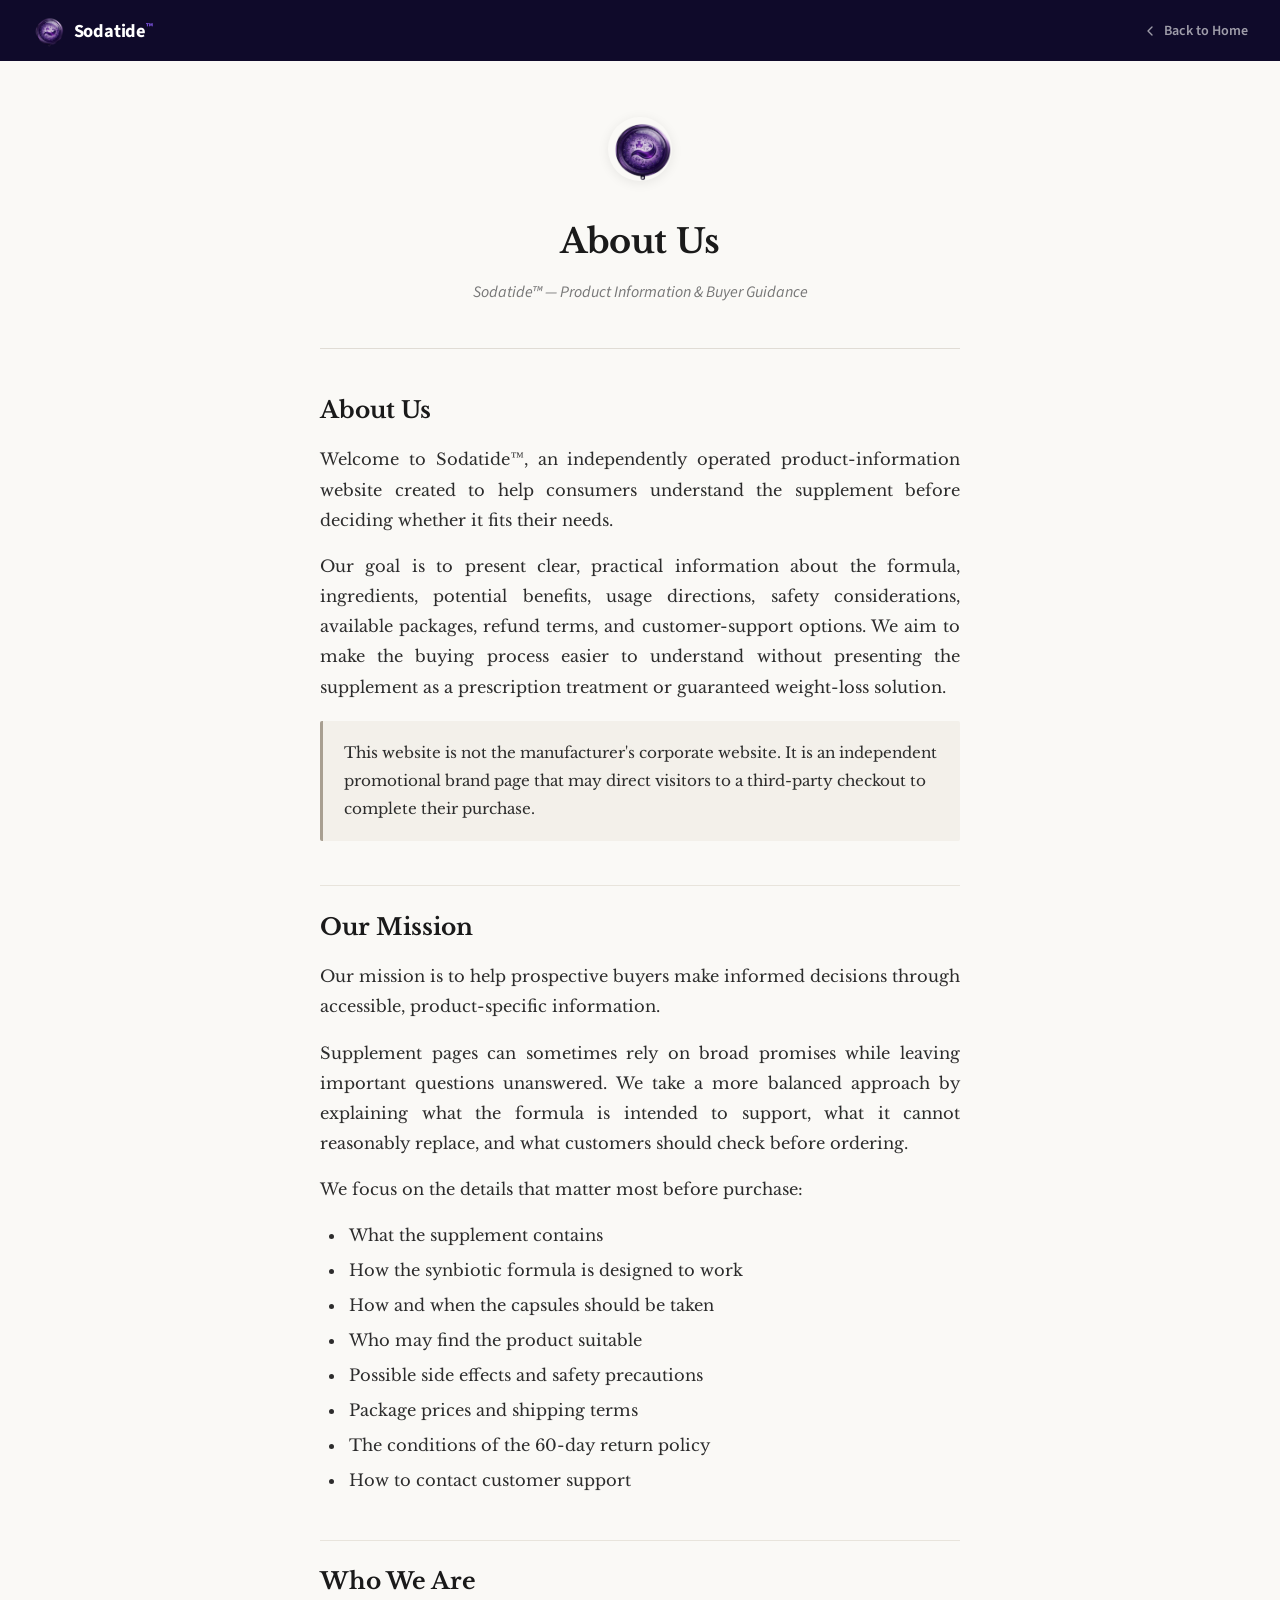
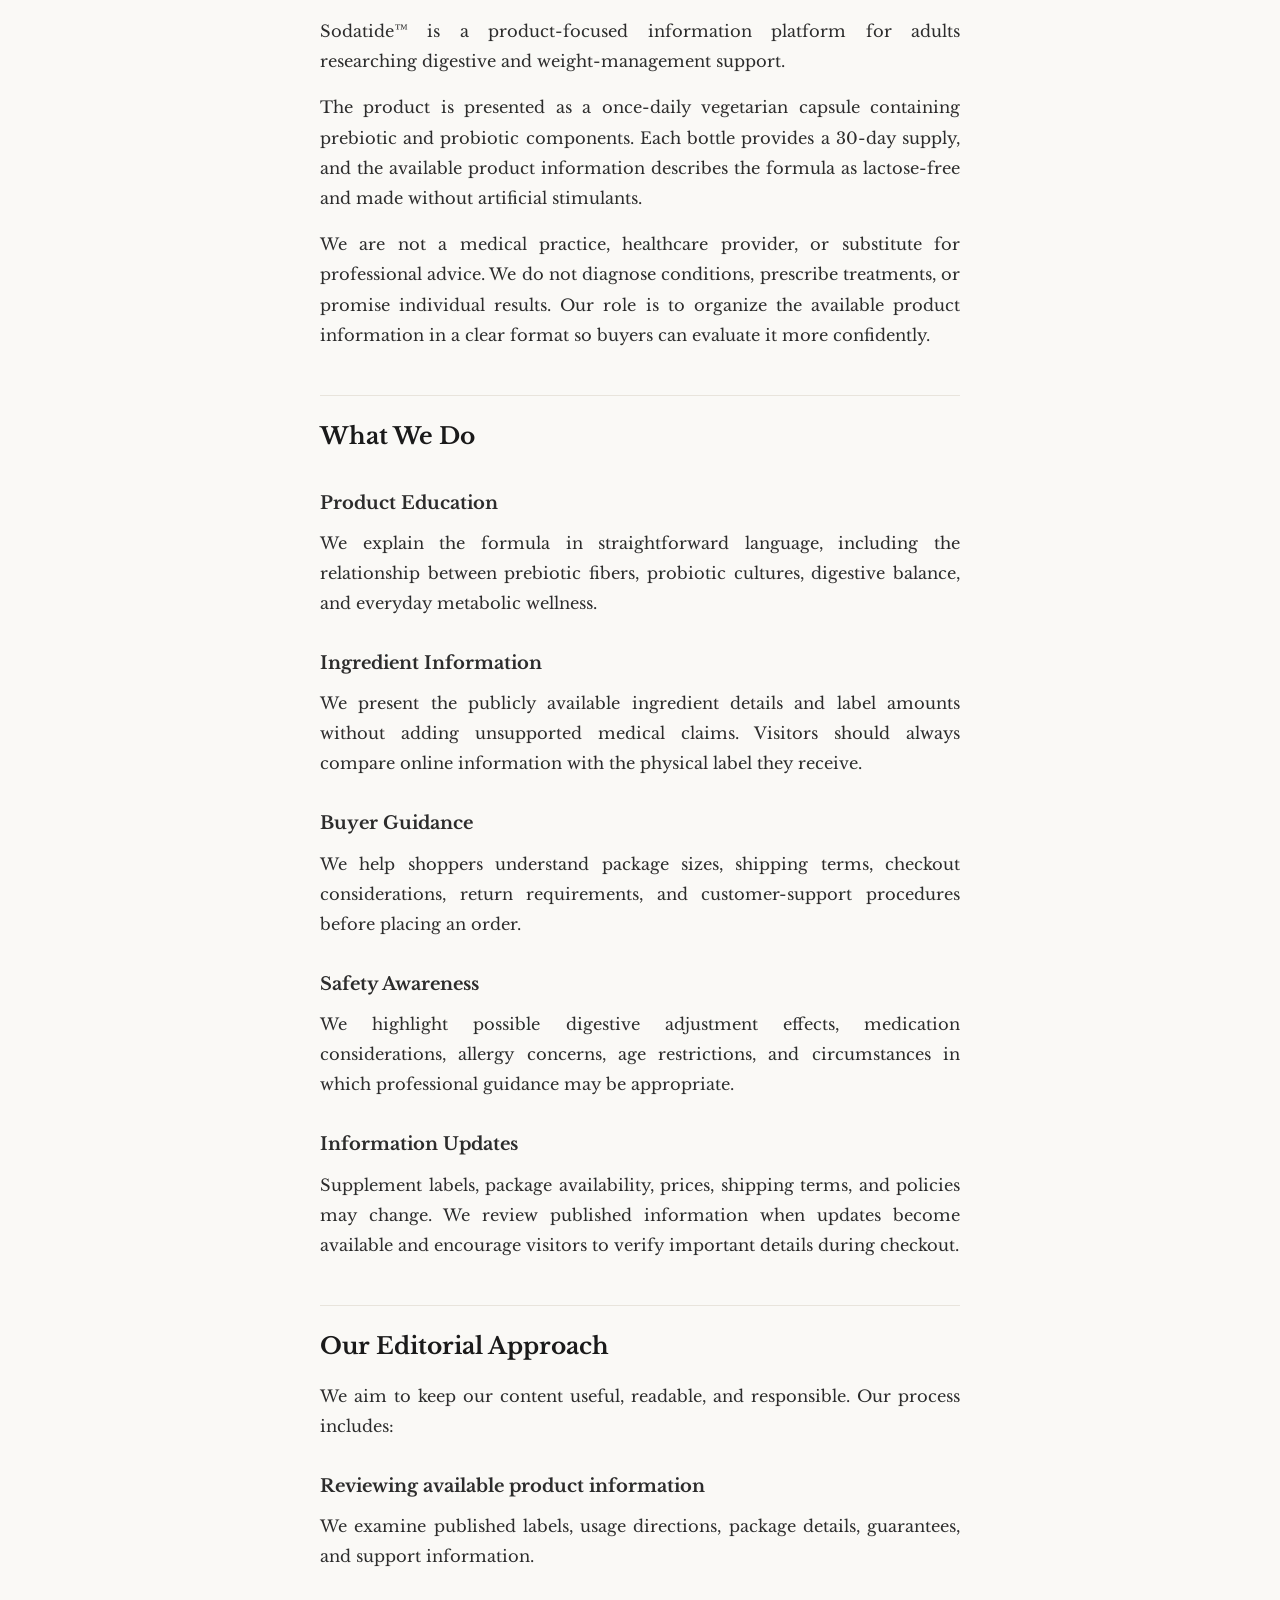
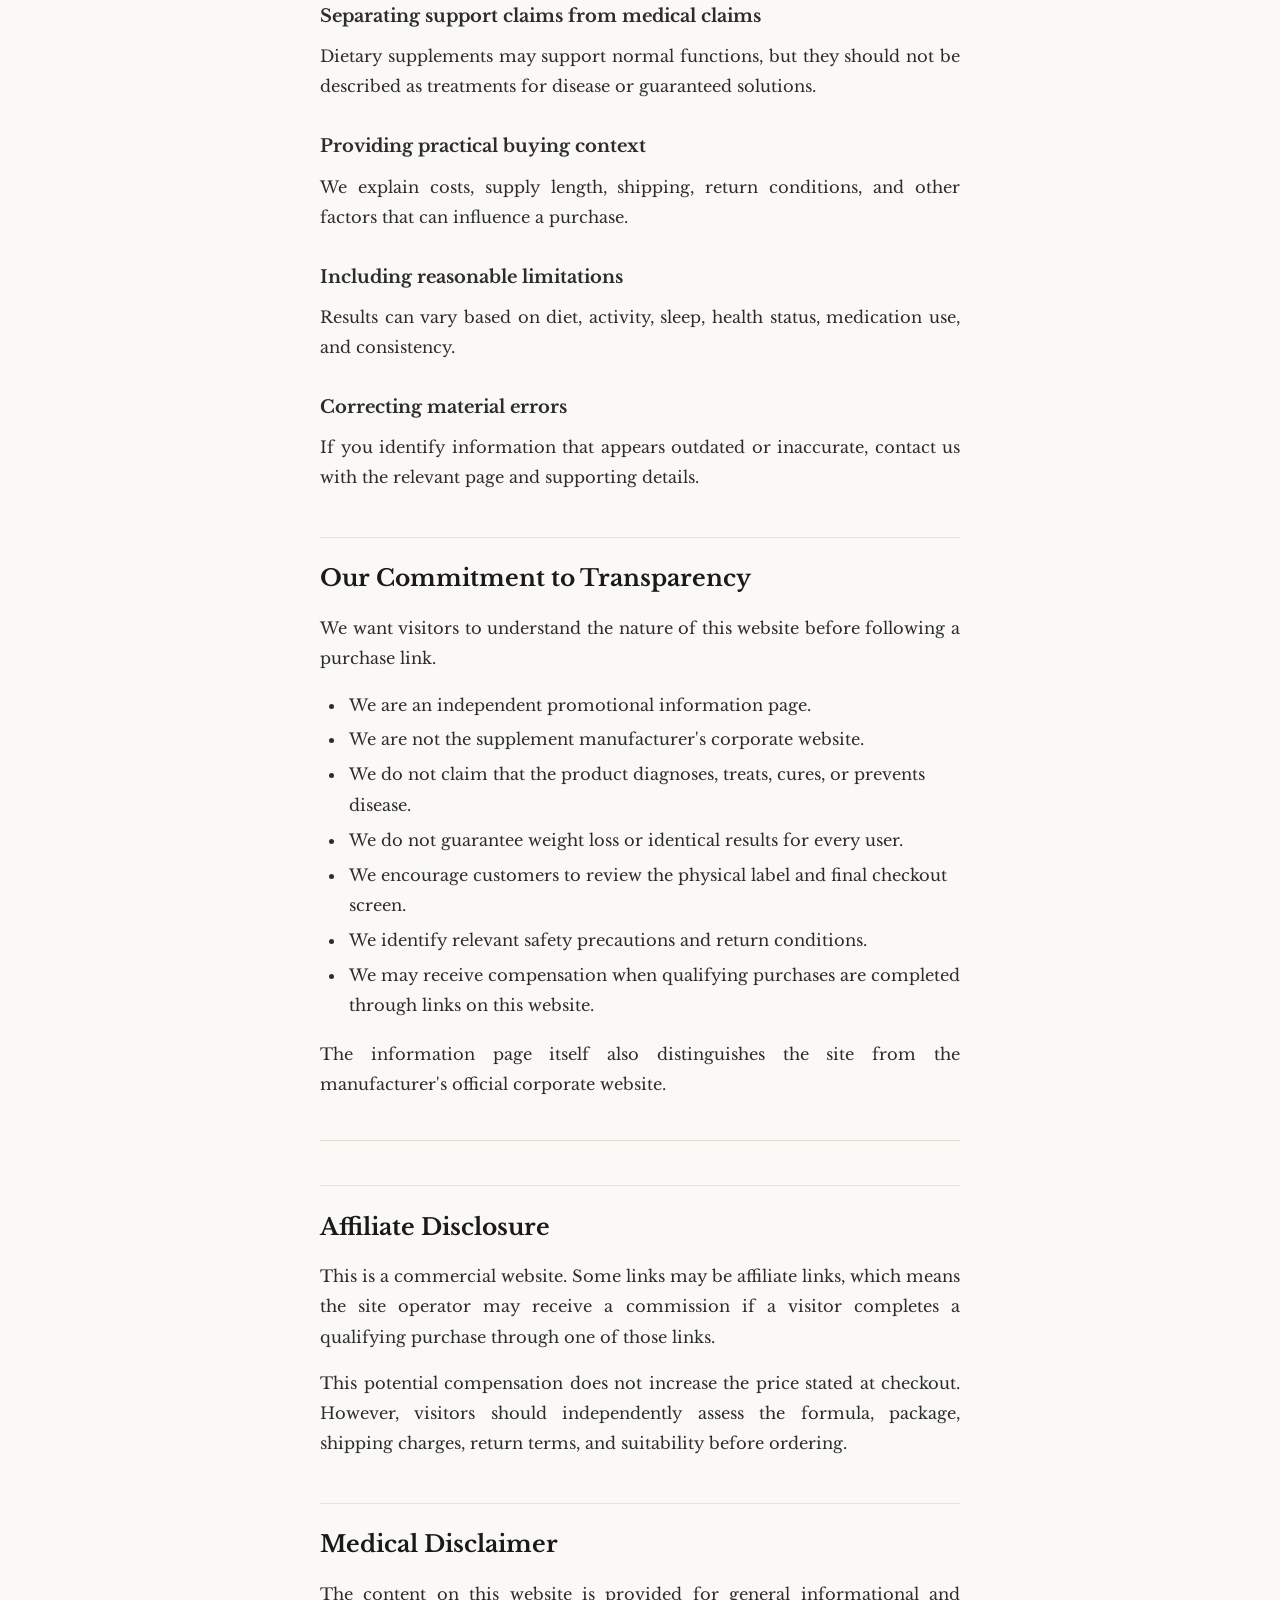
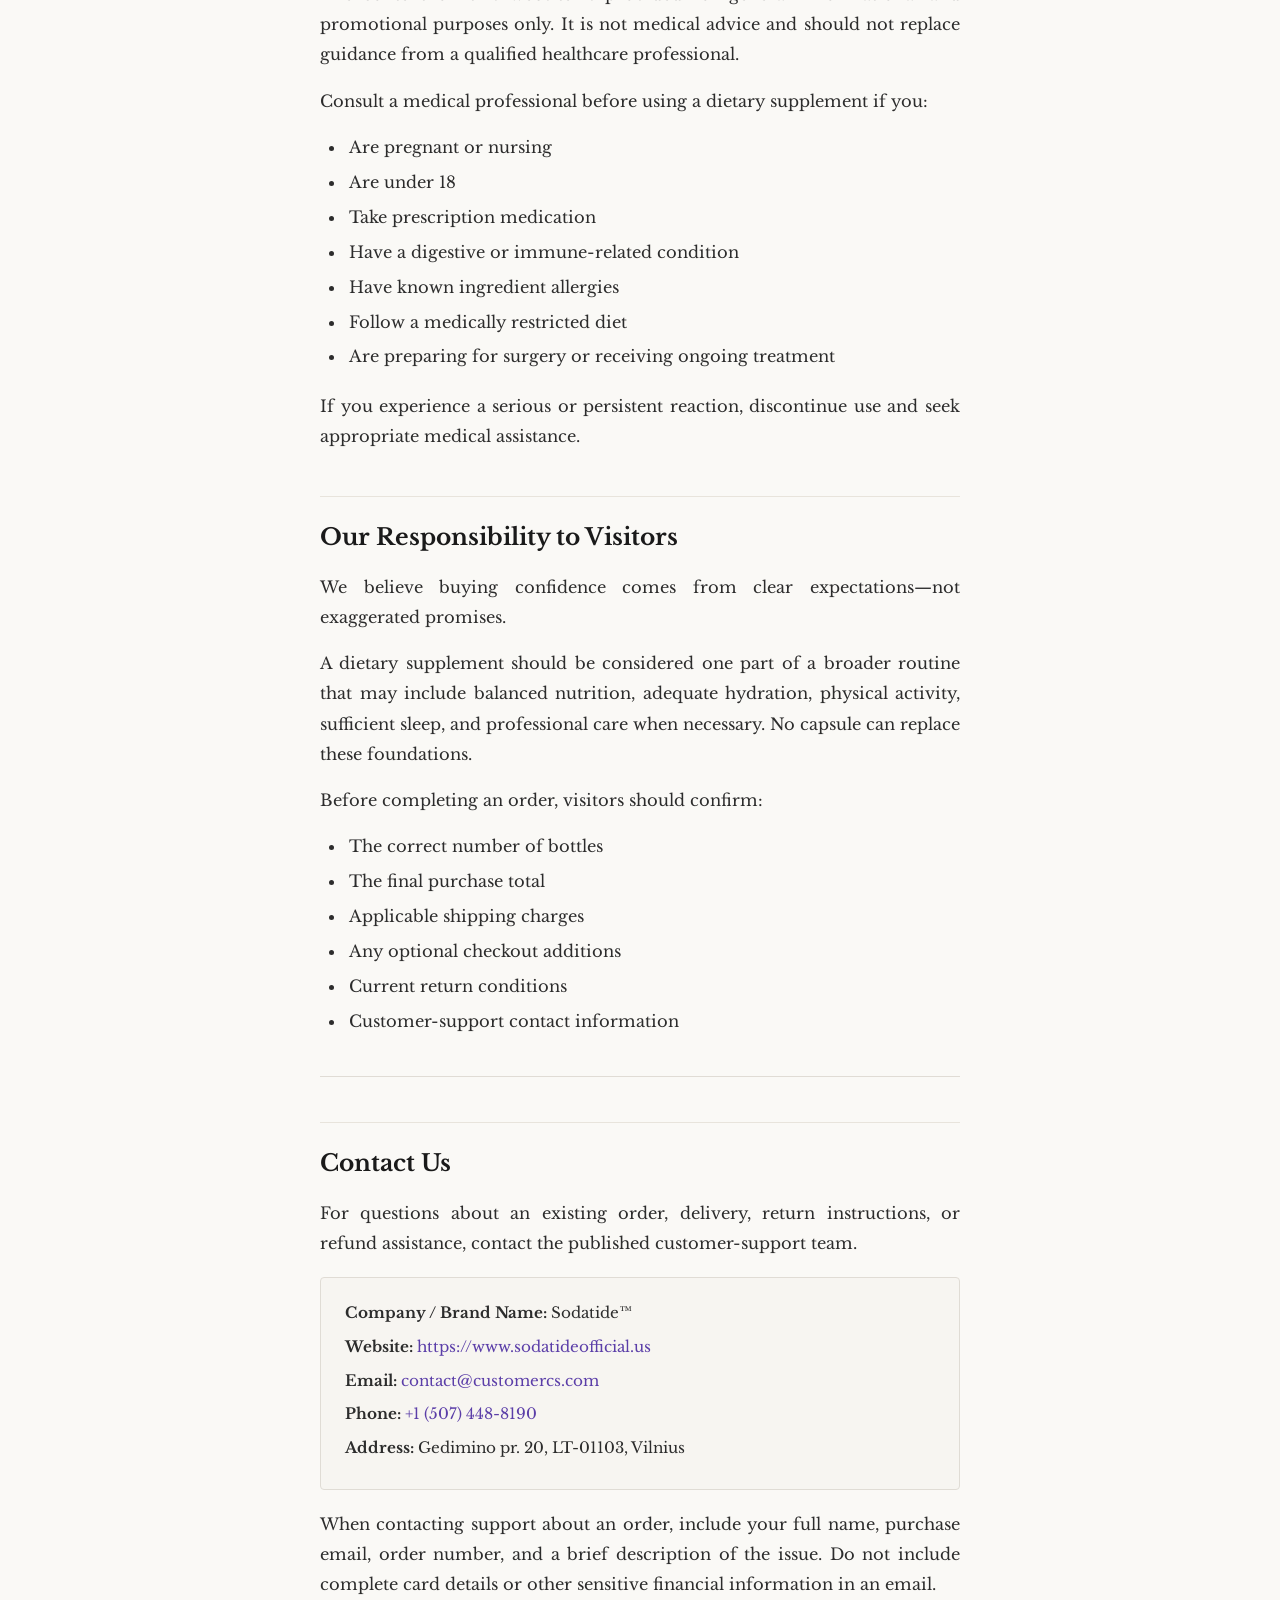
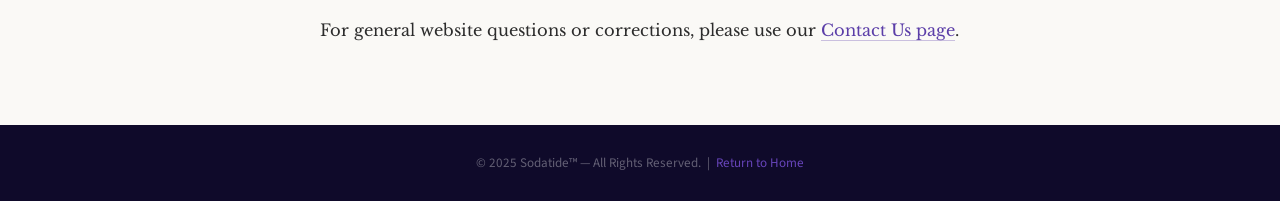
==== about.html @ fd202cb4 "completed k ho khai" ====
<!DOCTYPE html>
<html lang="en">
<head>
  <meta charset="UTF-8" />
  <meta name="viewport" content="width=device-width, initial-scale=1.0" />
  <title>About Us | Sodatide™</title>
  <meta name="description" content="Learn about Sodatide™, our mission, editorial approach, affiliate disclosure, and medical disclaimer." />

  <link rel="icon" href="public/favicon.ico" type="image/x-icon" />
  <link rel="preconnect" href="https://fonts.googleapis.com">
  <link rel="preconnect" href="https://fonts.gstatic.com" crossorigin>
  <link href="https://fonts.googleapis.com/css2?family=Libre+Baskerville:ital,wght@0,400;0,700;1,400&family=Source+Sans+3:wght@400;500;600;700&display=swap" rel="stylesheet">

  <style>
    /* ── Reset ── */
    *, *::before, *::after { box-sizing: border-box; margin: 0; padding: 0; }

    html {
      scroll-behavior: smooth;
      -webkit-font-smoothing: antialiased;
    }

    body {
      font-family: 'Libre Baskerville', Georgia, 'Times New Roman', serif;
      background: #faf9f6;
      color: #2c2c2c;
      line-height: 1.85;
      font-size: 1.02rem;
      overflow-x: hidden;
    }

    /* ── Top Navigation Bar ── */
    .about-nav {
      background: #0f0a2a;
      padding: 0.85rem 2rem;
      display: flex;
      align-items: center;
      justify-content: space-between;
      position: sticky;
      top: 0;
      z-index: 100;
    }

    .about-nav-logo {
      display: flex;
      align-items: center;
      gap: 0.6rem;
      text-decoration: none;
    }

    .about-nav-logo img {
      width: 32px;
      height: 32px;
      border-radius: 50%;
      object-fit: cover;
    }

    .about-nav-logo span {
      font-family: 'Source Sans 3', sans-serif;
      font-size: 1.15rem;
      font-weight: 700;
      color: #ffffff;
      letter-spacing: -0.01em;
    }

    .about-nav-logo sup {
      font-size: 0.55em;
      color: rgba(139, 92, 246, 0.9);
    }

    .about-nav-back {
      color: rgba(255, 255, 255, 0.6);
      text-decoration: none;
      font-family: 'Source Sans 3', sans-serif;
      font-size: 0.88rem;
      font-weight: 600;
      display: flex;
      align-items: center;
      gap: 0.35rem;
      transition: color 0.2s ease;
    }

    .about-nav-back:hover {
      color: rgba(139, 92, 246, 0.95);
    }

    /* ── Page Container ── */
    .book-page {
      max-width: 720px;
      margin: 0 auto;
      padding: 3.5rem 2.5rem 4rem;
    }

    /* ── Title Block ── */
    .book-header {
      text-align: center;
      padding-bottom: 2.5rem;
      margin-bottom: 2.5rem;
      border-bottom: 1px solid #e0dcd5;
    }

    .book-header-logo {
      width: 64px;
      height: 64px;
      border-radius: 50%;
      object-fit: cover;
      margin-bottom: 1.2rem;
      box-shadow: 0 2px 12px rgba(0,0,0,0.08);
    }

    .book-title {
      font-family: 'Libre Baskerville', Georgia, serif;
      font-size: 2.1rem;
      font-weight: 700;
      color: #1a1a1a;
      margin-bottom: 0.4rem;
      letter-spacing: -0.01em;
    }

    .book-subtitle {
      font-family: 'Source Sans 3', sans-serif;
      font-size: 1rem;
      color: #777;
      font-weight: 400;
      font-style: italic;
    }

    /* ── Section Headings ── */
    h2.book-h2 {
      font-family: 'Libre Baskerville', Georgia, serif;
      font-size: 1.45rem;
      font-weight: 700;
      color: #1a1a1a;
      margin-top: 2.8rem;
      margin-bottom: 0.8rem;
      padding-top: 1.2rem;
      border-top: 1px solid #e8e4dc;
    }

    h2.book-h2:first-of-type {
      border-top: none;
      padding-top: 0;
      margin-top: 0;
    }

    h3.book-h3 {
      font-family: 'Libre Baskerville', Georgia, serif;
      font-size: 1.12rem;
      font-weight: 700;
      color: #2c2c2c;
      margin-top: 1.8rem;
      margin-bottom: 0.5rem;
    }

    /* ── Body Text ── */
    .book-p {
      margin-bottom: 1rem;
      text-align: justify;
      hyphens: auto;
    }

    /* ── Lists ── */
    .book-ul {
      margin: 0.6rem 0 1.2rem 1.6rem;
      list-style: disc;
    }

    .book-ul li {
      margin-bottom: 0.3rem;
      padding-left: 0.2rem;
    }

    .book-ol {
      margin: 0.6rem 0 1.2rem 1.6rem;
      list-style: decimal;
    }

    .book-ol li {
      margin-bottom: 0.3rem;
      padding-left: 0.2rem;
    }

    /* ── Highlight / Call-out boxes ── */
    .book-callout {
      background: #f3f0ea;
      border-left: 3px solid #a89f91;
      padding: 1.1rem 1.3rem;
      margin: 1.2rem 0 1.5rem;
      font-size: 0.95rem;
      border-radius: 2px;
    }

    .book-callout p {
      margin-bottom: 0.5rem;
    }

    .book-callout p:last-child {
      margin-bottom: 0;
    }

    /* ── Contact Info Box ── */
    .book-contact-box {
      background: #f7f5f1;
      border: 1px solid #e0dcd5;
      border-radius: 4px;
      padding: 1.3rem 1.5rem;
      margin: 1.2rem 0;
    }

    .book-contact-box p {
      margin-bottom: 0.35rem;
      font-size: 0.95rem;
    }

    .book-contact-box a {
      color: #5b3ea8;
      text-decoration: none;
    }

    .book-contact-box a:hover {
      text-decoration: underline;
    }

    /* ── Links ── */
    .book-link {
      color: #5b3ea8;
      text-decoration: none;
      border-bottom: 1px solid rgba(91, 62, 168, 0.3);
      transition: border-color 0.2s ease;
    }

    .book-link:hover {
      border-bottom-color: #5b3ea8;
    }

    /* ── Divider ── */
    .book-divider {
      border: none;
      border-top: 1px solid #e0dcd5;
      margin: 2.5rem 0;
    }

    /* ── Footer on About page ── */
    .about-footer {
      background: #0f0a2a;
      padding: 1.6rem 2rem;
      text-align: center;
    }

    .about-footer p {
      font-family: 'Source Sans 3', sans-serif;
      font-size: 0.82rem;
      color: rgba(255, 255, 255, 0.35);
    }

    .about-footer a {
      color: rgba(139, 92, 246, 0.7);
      text-decoration: none;
    }

    .about-footer a:hover {
      color: rgba(139, 92, 246, 1);
    }

    /* ── Responsive ── */
    @media (max-width: 768px) {
      .book-page {
        padding: 2.5rem 1.5rem 3rem;
      }
      .book-title {
        font-size: 1.65rem;
      }
      h2.book-h2 {
        font-size: 1.25rem;
      }
      body {
        font-size: 0.96rem;
      }
    }

    @media (max-width: 480px) {
      .book-page {
        padding: 2rem 1.1rem 2.5rem;
      }
      .book-title {
        font-size: 1.45rem;
      }
      .about-nav {
        padding: 0.75rem 1rem;
      }
    }
  </style>
</head>
<body>

  <!-- Navigation -->
  <nav class="about-nav">
    <a href="index.html" class="about-nav-logo">
      <img src="public/logo.png" alt="Sodatide logo" />
      <span>Sodatide<sup>™</sup></span>
    </a>
    <a href="index.html" class="about-nav-back">
      <svg width="16" height="16" viewBox="0 0 24 24" fill="none" stroke="currentColor" stroke-width="2" stroke-linecap="round" stroke-linejoin="round"><polyline points="15 18 9 12 15 6"/></svg>
      Back to Home
    </a>
  </nav>

  <!-- Book Content -->
  <main class="book-page">

    <header class="book-header">
      <img src="public/logo.png" alt="Sodatide logo" class="book-header-logo" />
      <h1 class="book-title">About Us</h1>
      <p class="book-subtitle">Sodatide™ — Product Information &amp; Buyer Guidance</p>
    </header>

    <!-- About Us -->
    <h2 class="book-h2">About Us</h2>
    <p class="book-p">
      Welcome to Sodatide™, an independently operated product-information website created to help consumers understand the supplement before deciding whether it fits their needs.
    </p>
    <p class="book-p">
      Our goal is to present clear, practical information about the formula, ingredients, potential benefits, usage directions, safety considerations, available packages, refund terms, and customer-support options. We aim to make the buying process easier to understand without presenting the supplement as a prescription treatment or guaranteed weight-loss solution.
    </p>
    <div class="book-callout">
      <p>This website is not the manufacturer's corporate website. It is an independent promotional brand page that may direct visitors to a third-party checkout to complete their purchase.</p>
    </div>

    <!-- Our Mission -->
    <h2 class="book-h2">Our Mission</h2>
    <p class="book-p">
      Our mission is to help prospective buyers make informed decisions through accessible, product-specific information.
    </p>
    <p class="book-p">
      Supplement pages can sometimes rely on broad promises while leaving important questions unanswered. We take a more balanced approach by explaining what the formula is intended to support, what it cannot reasonably replace, and what customers should check before ordering.
    </p>
    <p class="book-p">We focus on the details that matter most before purchase:</p>
    <ul class="book-ul">
      <li>What the supplement contains</li>
      <li>How the synbiotic formula is designed to work</li>
      <li>How and when the capsules should be taken</li>
      <li>Who may find the product suitable</li>
      <li>Possible side effects and safety precautions</li>
      <li>Package prices and shipping terms</li>
      <li>The conditions of the 60-day return policy</li>
      <li>How to contact customer support</li>
    </ul>

    <!-- Who We Are -->
    <h2 class="book-h2">Who We Are</h2>
    <p class="book-p">
      Sodatide™ is a product-focused information platform for adults researching digestive and weight-management support.
    </p>
    <p class="book-p">
      The product is presented as a once-daily vegetarian capsule containing prebiotic and probiotic components. Each bottle provides a 30-day supply, and the available product information describes the formula as lactose-free and made without artificial stimulants.
    </p>
    <p class="book-p">
      We are not a medical practice, healthcare provider, or substitute for professional advice. We do not diagnose conditions, prescribe treatments, or promise individual results. Our role is to organize the available product information in a clear format so buyers can evaluate it more confidently.
    </p>

    <!-- What We Do -->
    <h2 class="book-h2">What We Do</h2>

    <h3 class="book-h3">Product Education</h3>
    <p class="book-p">
      We explain the formula in straightforward language, including the relationship between prebiotic fibers, probiotic cultures, digestive balance, and everyday metabolic wellness.
    </p>

    <h3 class="book-h3">Ingredient Information</h3>
    <p class="book-p">
      We present the publicly available ingredient details and label amounts without adding unsupported medical claims. Visitors should always compare online information with the physical label they receive.
    </p>

    <h3 class="book-h3">Buyer Guidance</h3>
    <p class="book-p">
      We help shoppers understand package sizes, shipping terms, checkout considerations, return requirements, and customer-support procedures before placing an order.
    </p>

    <h3 class="book-h3">Safety Awareness</h3>
    <p class="book-p">
      We highlight possible digestive adjustment effects, medication considerations, allergy concerns, age restrictions, and circumstances in which professional guidance may be appropriate.
    </p>

    <h3 class="book-h3">Information Updates</h3>
    <p class="book-p">
      Supplement labels, package availability, prices, shipping terms, and policies may change. We review published information when updates become available and encourage visitors to verify important details during checkout.
    </p>

    <!-- Our Editorial Approach -->
    <h2 class="book-h2">Our Editorial Approach</h2>
    <p class="book-p">
      We aim to keep our content useful, readable, and responsible. Our process includes:
    </p>

    <h3 class="book-h3">Reviewing available product information</h3>
    <p class="book-p">
      We examine published labels, usage directions, package details, guarantees, and support information.
    </p>

    <h3 class="book-h3">Separating support claims from medical claims</h3>
    <p class="book-p">
      Dietary supplements may support normal functions, but they should not be described as treatments for disease or guaranteed solutions.
    </p>

    <h3 class="book-h3">Providing practical buying context</h3>
    <p class="book-p">
      We explain costs, supply length, shipping, return conditions, and other factors that can influence a purchase.
    </p>

    <h3 class="book-h3">Including reasonable limitations</h3>
    <p class="book-p">
      Results can vary based on diet, activity, sleep, health status, medication use, and consistency.
    </p>

    <h3 class="book-h3">Correcting material errors</h3>
    <p class="book-p">
      If you identify information that appears outdated or inaccurate, contact us with the relevant page and supporting details.
    </p>

    <!-- Our Commitment to Transparency -->
    <h2 class="book-h2">Our Commitment to Transparency</h2>
    <p class="book-p">
      We want visitors to understand the nature of this website before following a purchase link.
    </p>
    <ul class="book-ul">
      <li>We are an independent promotional information page.</li>
      <li>We are not the supplement manufacturer's corporate website.</li>
      <li>We do not claim that the product diagnoses, treats, cures, or prevents disease.</li>
      <li>We do not guarantee weight loss or identical results for every user.</li>
      <li>We encourage customers to review the physical label and final checkout screen.</li>
      <li>We identify relevant safety precautions and return conditions.</li>
      <li>We may receive compensation when qualifying purchases are completed through links on this website.</li>
    </ul>
    <p class="book-p">
      The information page itself also distinguishes the site from the manufacturer's official corporate website.
    </p>

    <hr class="book-divider" />

    <!-- Affiliate Disclosure -->
    <h2 class="book-h2">Affiliate Disclosure</h2>
    <p class="book-p">
      This is a commercial website. Some links may be affiliate links, which means the site operator may receive a commission if a visitor completes a qualifying purchase through one of those links.
    </p>
    <p class="book-p">
      This potential compensation does not increase the price stated at checkout. However, visitors should independently assess the formula, package, shipping charges, return terms, and suitability before ordering.
    </p>

    <!-- Medical Disclaimer -->
    <h2 class="book-h2">Medical Disclaimer</h2>
    <p class="book-p">
      The content on this website is provided for general informational and promotional purposes only. It is not medical advice and should not replace guidance from a qualified healthcare professional.
    </p>
    <p class="book-p">Consult a medical professional before using a dietary supplement if you:</p>
    <ul class="book-ul">
      <li>Are pregnant or nursing</li>
      <li>Are under 18</li>
      <li>Take prescription medication</li>
      <li>Have a digestive or immune-related condition</li>
      <li>Have known ingredient allergies</li>
      <li>Follow a medically restricted diet</li>
      <li>Are preparing for surgery or receiving ongoing treatment</li>
    </ul>
    <p class="book-p">
      If you experience a serious or persistent reaction, discontinue use and seek appropriate medical assistance.
    </p>

    <!-- Our Responsibility to Visitors -->
    <h2 class="book-h2">Our Responsibility to Visitors</h2>
    <p class="book-p">
      We believe buying confidence comes from clear expectations—not exaggerated promises.
    </p>
    <p class="book-p">
      A dietary supplement should be considered one part of a broader routine that may include balanced nutrition, adequate hydration, physical activity, sufficient sleep, and professional care when necessary. No capsule can replace these foundations.
    </p>
    <p class="book-p">Before completing an order, visitors should confirm:</p>
    <ul class="book-ul">
      <li>The correct number of bottles</li>
      <li>The final purchase total</li>
      <li>Applicable shipping charges</li>
      <li>Any optional checkout additions</li>
      <li>Current return conditions</li>
      <li>Customer-support contact information</li>
    </ul>

    <hr class="book-divider" />

    <!-- Contact Us -->
    <h2 class="book-h2">Contact Us</h2>
    <p class="book-p">
      For questions about an existing order, delivery, return instructions, or refund assistance, contact the published customer-support team.
    </p>

    <div class="book-contact-box">
      <p><strong>Company / Brand Name:</strong> Sodatide™</p>
      <p><strong>Website:</strong> <a href="https://www.sodatideofficial.us" target="_blank" rel="noopener">https://www.sodatideofficial.us</a></p>
      <p><strong>Email:</strong> <a href="mailto:contact@customercs.com">contact@customercs.com</a></p>
      <p><strong>Phone:</strong> <a href="tel:+15074488190">+1 (507) 448-8190</a></p>
      <p><strong>Address:</strong> Gedimino pr. 20, LT-01103, Vilnius</p>
    </div>

    <p class="book-p">
      When contacting support about an order, include your full name, purchase email, order number, and a brief description of the issue. Do not include complete card details or other sensitive financial information in an email.
    </p>
    <p class="book-p">
      For general website questions or corrections, please use our <a href="index.html#contact" class="book-link">Contact Us page</a>.
    </p>

  </main>

  <!-- Footer -->
  <footer class="about-footer">
    <p>&copy; 2025 Sodatide™ &mdash; All Rights Reserved. &nbsp;|&nbsp; <a href="index.html">Return to Home</a></p>
  </footer>

</body>
</html>
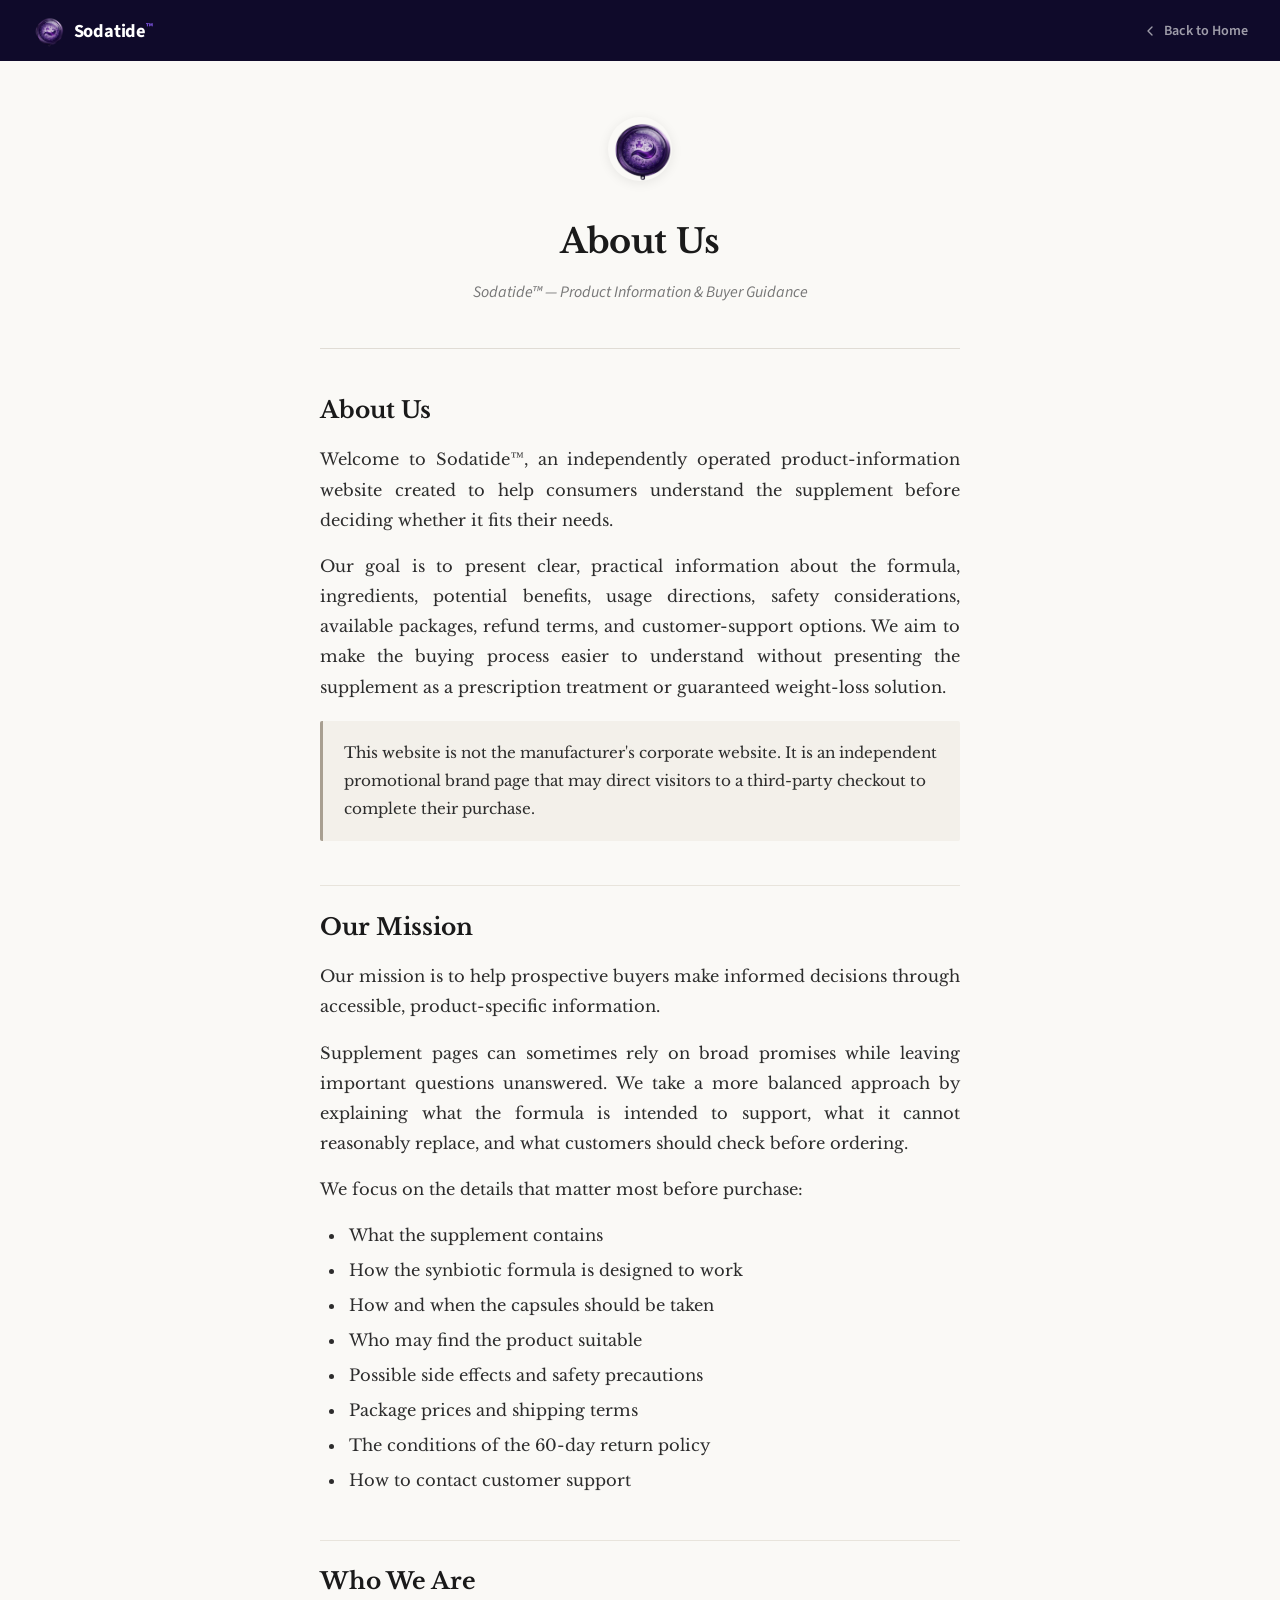
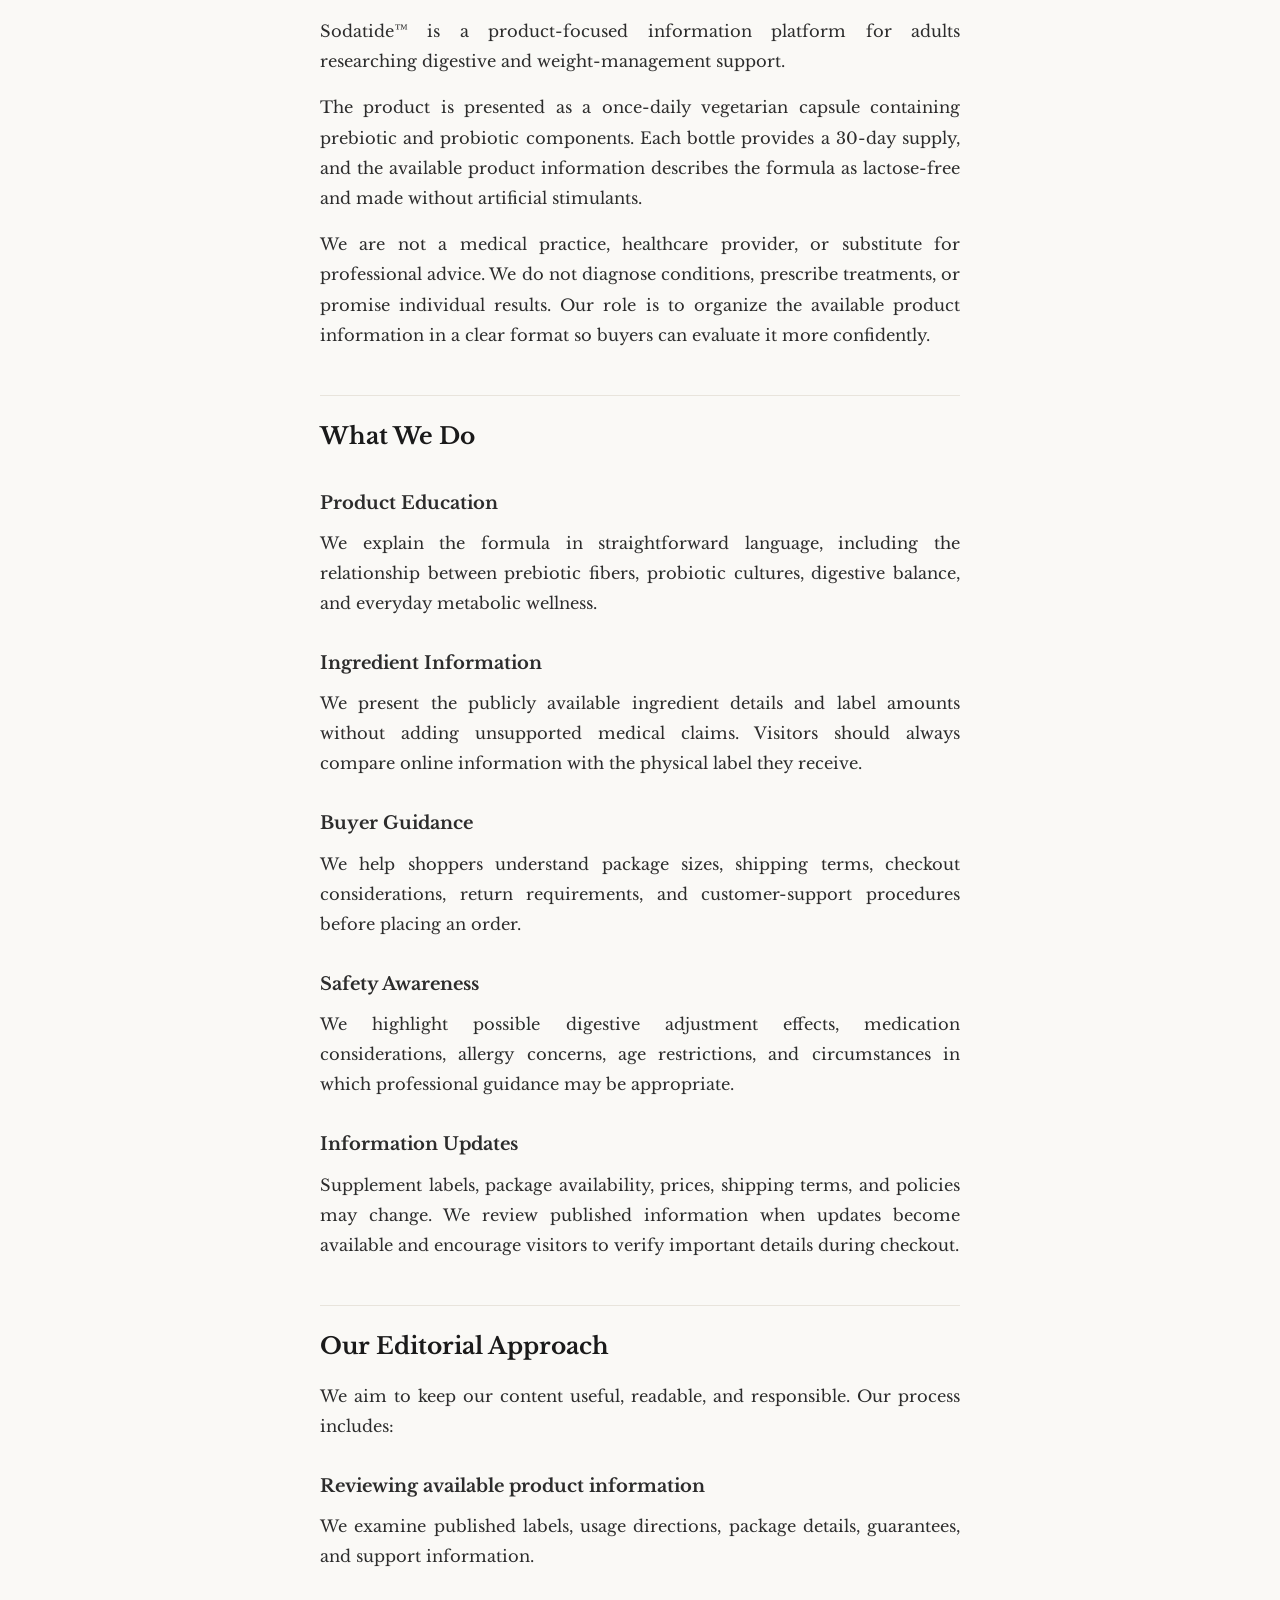
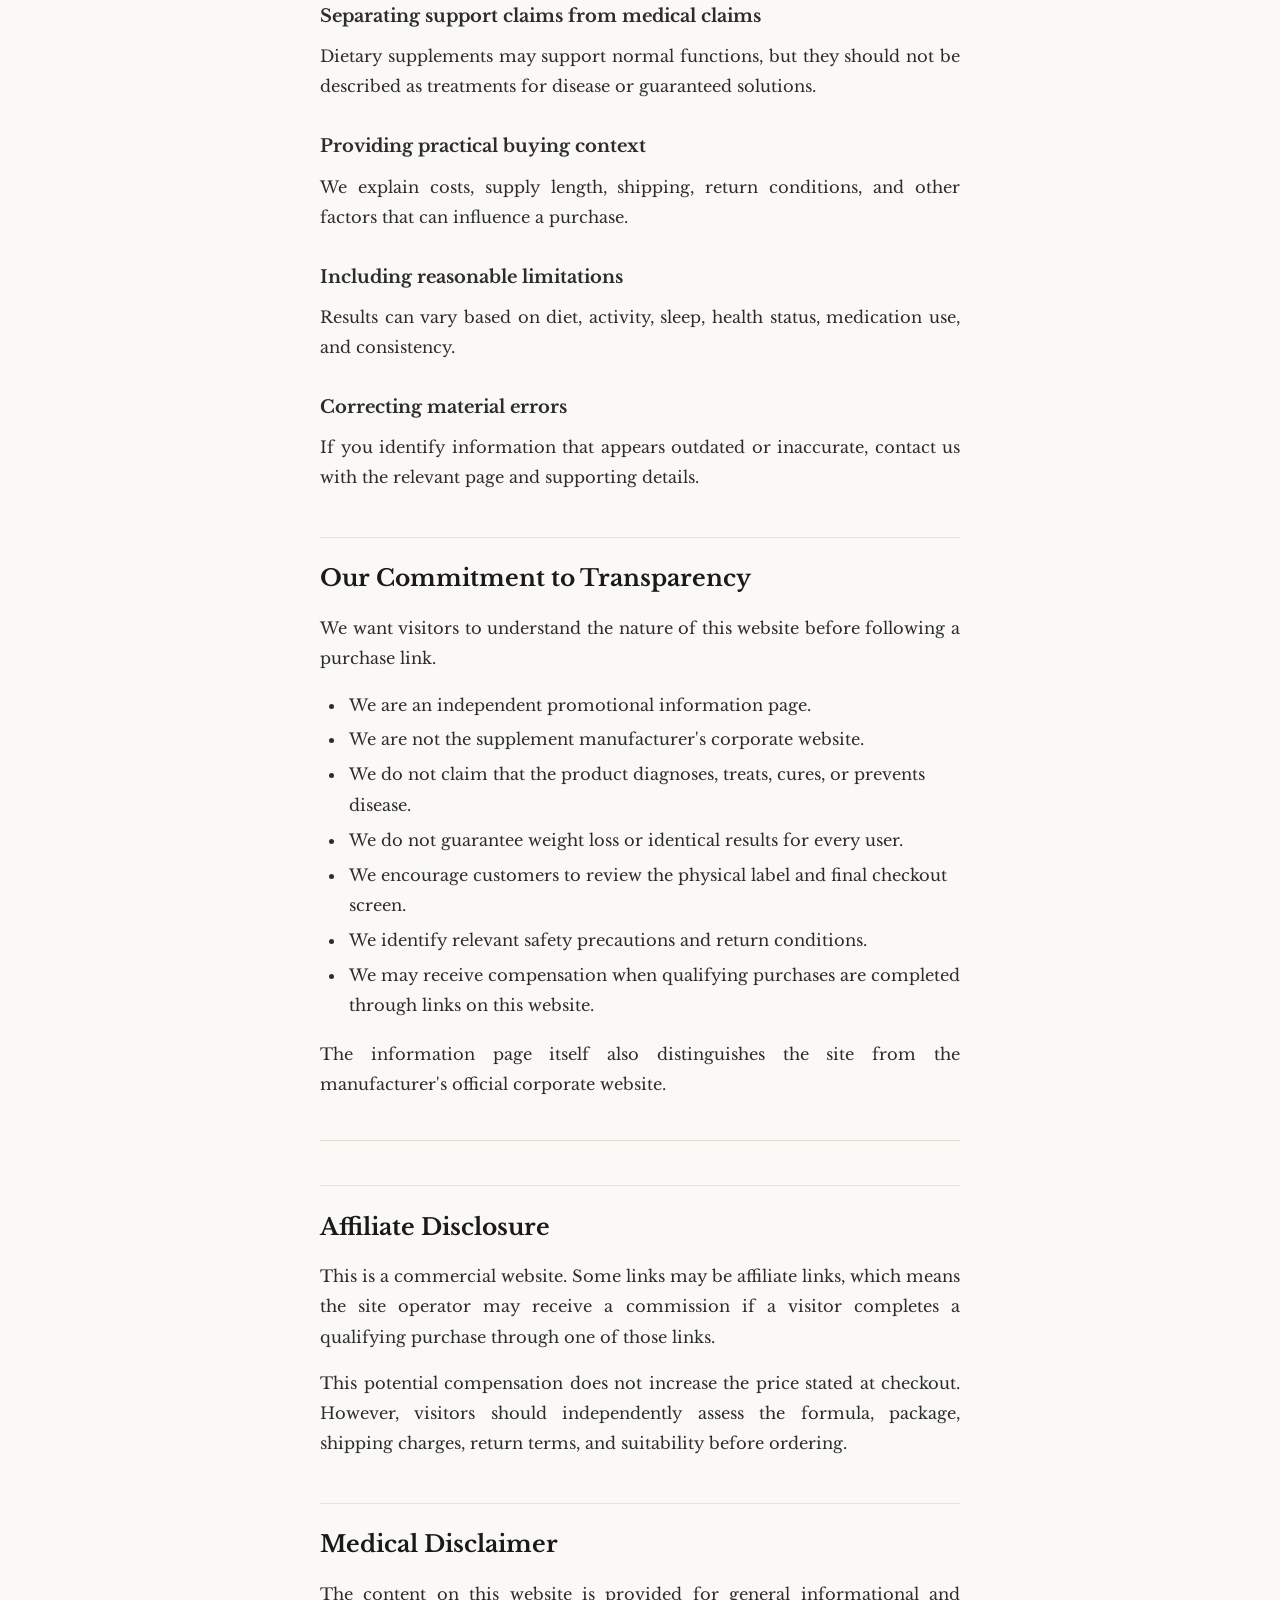
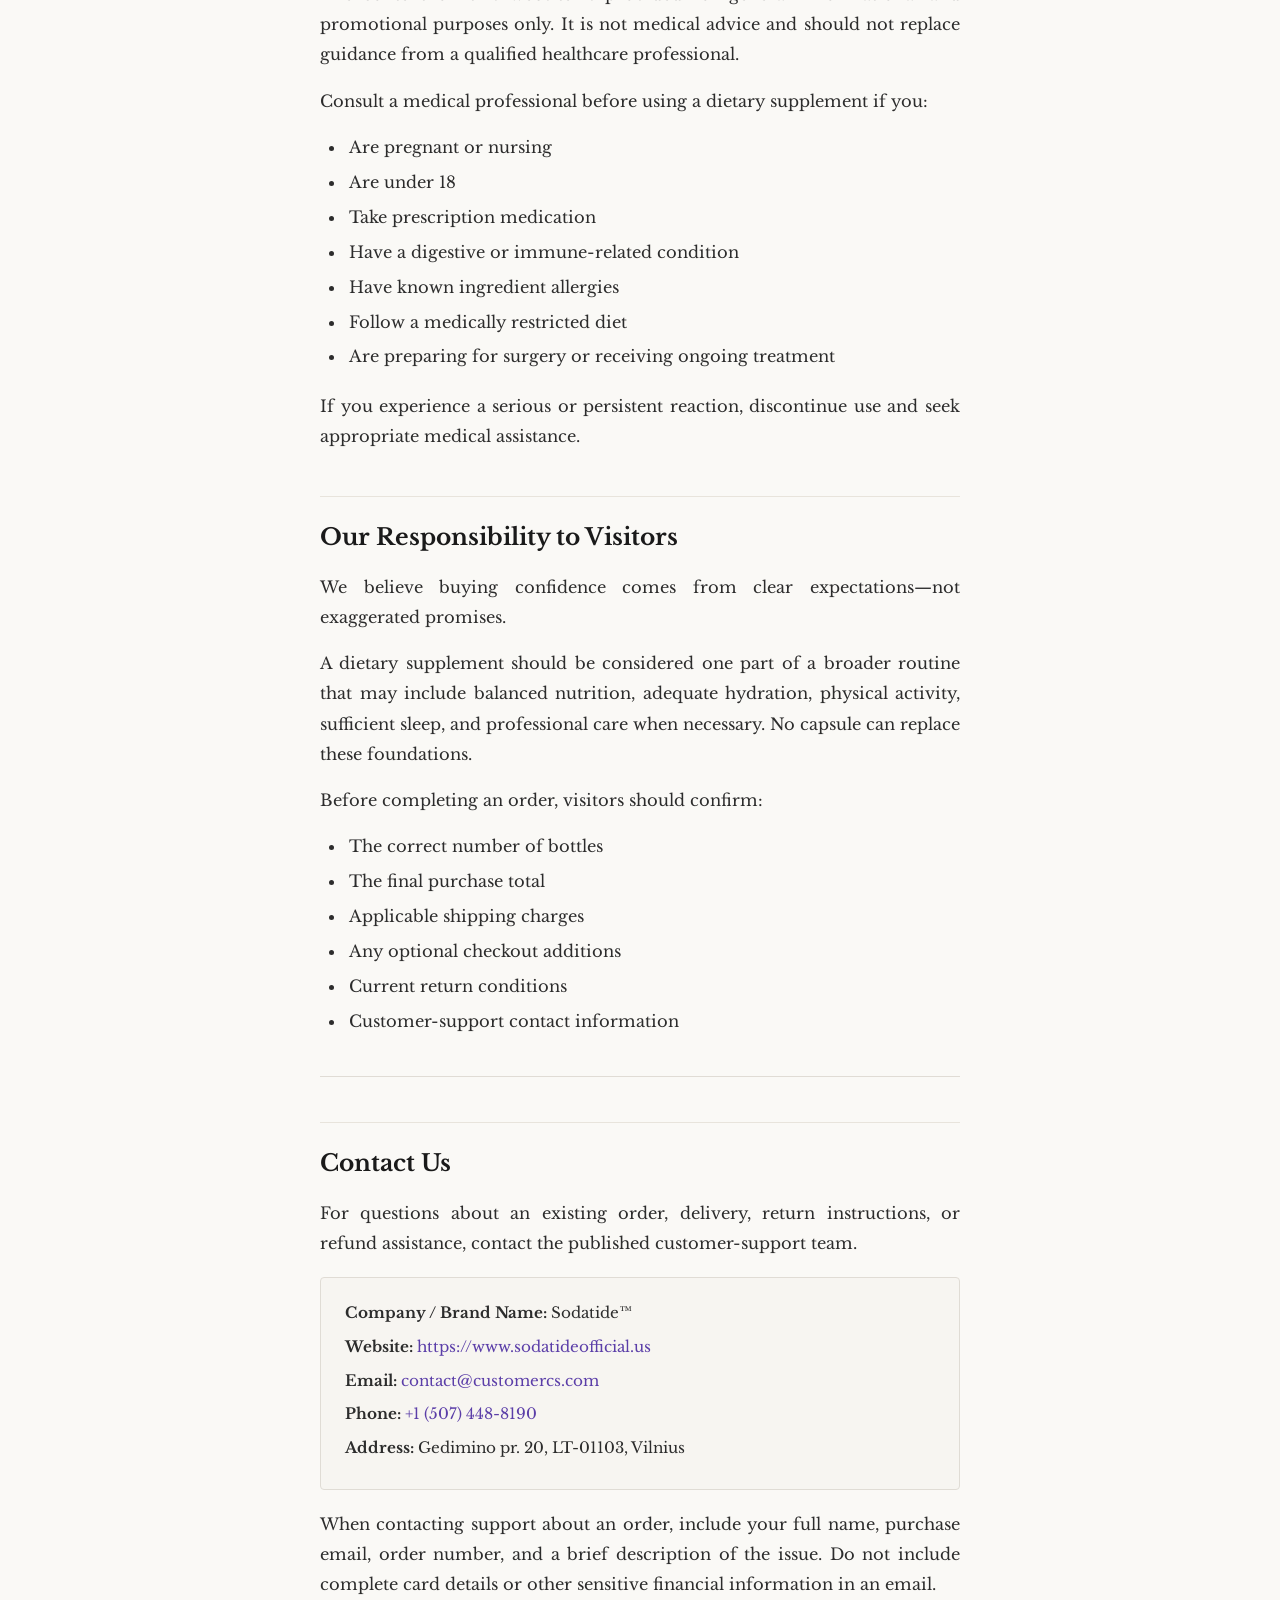
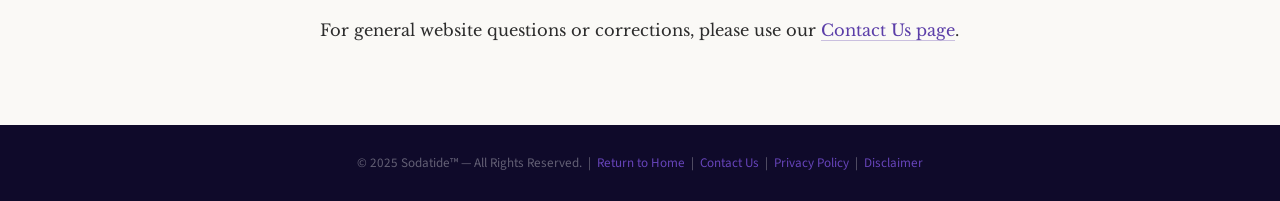
==== commit 0a88de2e: "hello" ====
--- a/about.html
+++ b/about.html
@@ -503,14 +503,14 @@
       When contacting support about an order, include your full name, purchase email, order number, and a brief description of the issue. Do not include complete card details or other sensitive financial information in an email.
     </p>
     <p class="book-p">
-      For general website questions or corrections, please use our <a href="index.html#contact" class="book-link">Contact Us page</a>.
+      For general website questions or corrections, please use our <a href="contact.html" class="book-link">Contact Us page</a>.
     </p>
 
   </main>
 
   <!-- Footer -->
   <footer class="about-footer">
-    <p>&copy; 2025 Sodatide™ &mdash; All Rights Reserved. &nbsp;|&nbsp; <a href="index.html">Return to Home</a></p>
+    <p>&copy; 2025 Sodatide™ &mdash; All Rights Reserved. &nbsp;|&nbsp; <a href="index.html">Return to Home</a> &nbsp;|&nbsp; <a href="contact.html">Contact Us</a> &nbsp;|&nbsp; <a href="privacy.html">Privacy Policy</a> &nbsp;|&nbsp; <a href="disclaimer.html">Disclaimer</a></p>
   </footer>
 
 </body>
